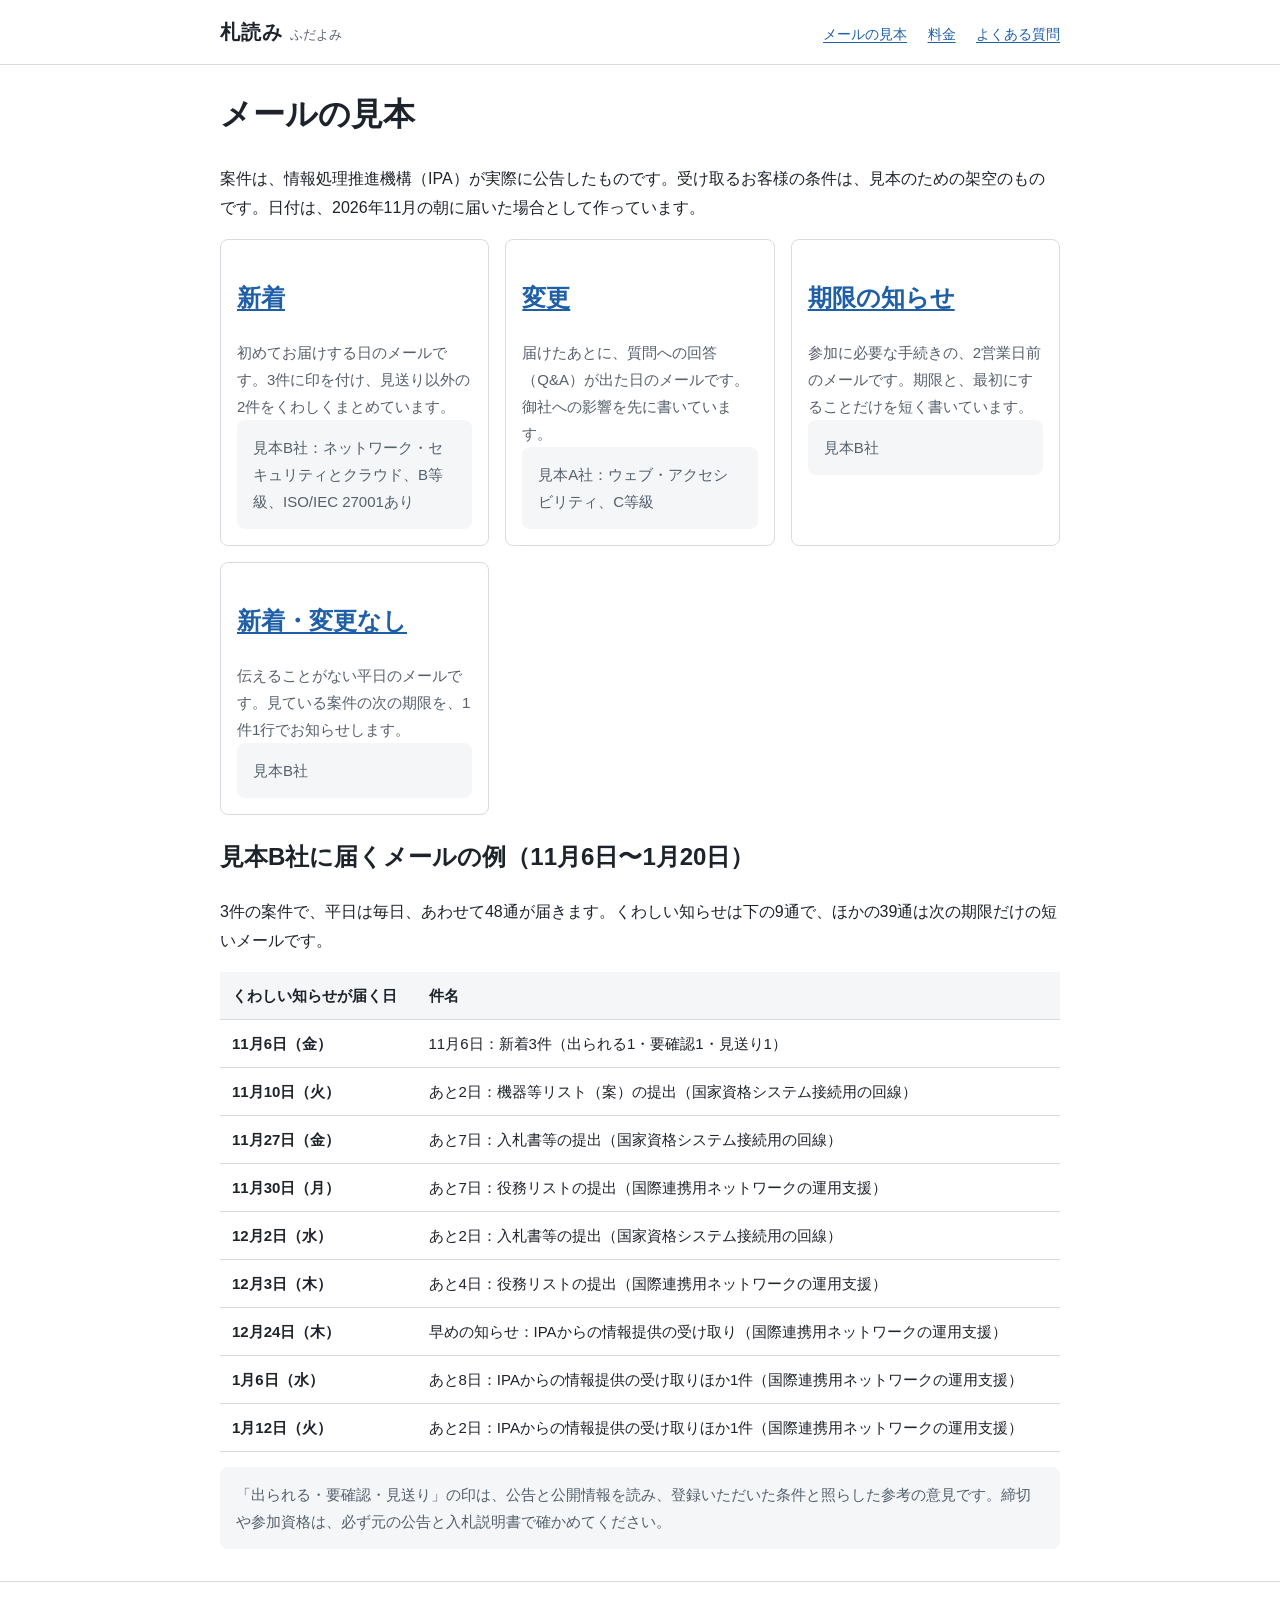
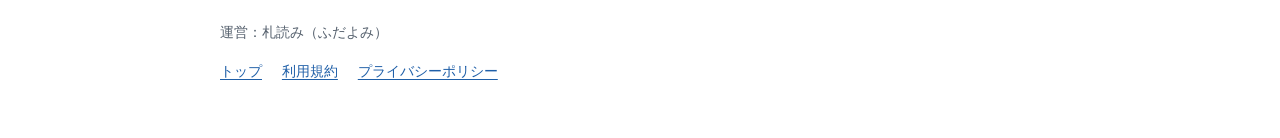
==== samples/index.html @ 035d8d0e "札読みのサイトを公開する（トップ、メールの見本、案件ページ、利用規約、プライバシーポリシー） Co-Authored-By: Claude Opus 5.5 <noreply@anthropic.co" ====
<!doctype html>
<html lang="ja">
<head>
<meta charset="utf-8">
<meta name="viewport" content="width=device-width, initial-scale=1">
<title>メールの見本｜札読み</title>
<meta name="description" content="札読みの有料版で届く、新着・変更・期限の知らせ・新着変更なしのメールの見本です。">
<link rel="stylesheet" href="../style.css">
</head>
<body>
<a class="skip" href="#main">本文へ移動</a>
<header class="site">
  <div class="wrap">
    <a class="brand" href="../">札読み<small>ふだよみ</small></a>
    <nav class="site" aria-label="サイト内">
      <a href="./" aria-current="page">メールの見本</a>
      <a href="../#price">料金</a>
      <a href="../#faq">よくある質問</a>
    </nav>
  </div>
</header>

<main id="main">
  <div class="wrap">
    <h1>メールの見本</h1>
    <p>案件は、情報処理推進機構（IPA）が実際に公告したものです。受け取るお客様の条件は、見本のための架空のものです。日付は、2026年11月の朝に届いた場合として作っています。</p>

    <div class="grid3">
      <div class="card">
        <h2><a href="mail-new.html">新着</a></h2>
        <p>初めてお届けする日のメールです。3件に印を付け、見送り以外の2件をくわしくまとめています。</p>
        <p class="note">見本B社：ネットワーク・セキュリティとクラウド、B等級、ISO/IEC 27001あり</p>
      </div>
      <div class="card">
        <h2><a href="mail-change.html">変更</a></h2>
        <p>届けたあとに、質問への回答（Q&amp;A）が出た日のメールです。御社への影響を先に書いています。</p>
        <p class="note">見本A社：ウェブ・アクセシビリティ、C等級</p>
      </div>
      <div class="card">
        <h2><a href="mail-deadline.html">期限の知らせ</a></h2>
        <p>参加に必要な手続きの、2営業日前のメールです。期限と、最初にすることだけを短く書いています。</p>
        <p class="note">見本B社</p>
      </div>
      <div class="card">
        <h2><a href="mail-quiet.html">新着・変更なし</a></h2>
        <p>伝えることがない平日のメールです。見ている案件の次の期限を、1件1行でお知らせします。</p>
        <p class="note">見本B社</p>
      </div>
    </div>

    <h2>見本B社に届くメールの例（11月6日〜1月20日）</h2>
    <p>3件の案件で、平日は毎日、あわせて48通が届きます。くわしい知らせは下の9通で、ほかの39通は次の期限だけの短いメールです。</p>
    <div class="table-scroll">
      <table>
        <thead><tr><th scope="col">くわしい知らせが届く日</th><th scope="col">件名</th></tr></thead>
        <tbody><tr><th scope="row">11月6日（金）</th><td>11月6日：新着3件（出られる1・要確認1・見送り1）</td></tr><tr><th scope="row">11月10日（火）</th><td>あと2日：機器等リスト（案）の提出（国家資格システム接続用の回線）</td></tr><tr><th scope="row">11月27日（金）</th><td>あと7日：入札書等の提出（国家資格システム接続用の回線）</td></tr><tr><th scope="row">11月30日（月）</th><td>あと7日：役務リストの提出（国際連携用ネットワークの運用支援）</td></tr><tr><th scope="row">12月2日（水）</th><td>あと2日：入札書等の提出（国家資格システム接続用の回線）</td></tr><tr><th scope="row">12月3日（木）</th><td>あと4日：役務リストの提出（国際連携用ネットワークの運用支援）</td></tr><tr><th scope="row">12月24日（木）</th><td>早めの知らせ：IPAからの情報提供の受け取り（国際連携用ネットワークの運用支援）</td></tr><tr><th scope="row">1月6日（水）</th><td>あと8日：IPAからの情報提供の受け取りほか1件（国際連携用ネットワークの運用支援）</td></tr><tr><th scope="row">1月12日（火）</th><td>あと2日：IPAからの情報提供の受け取りほか1件（国際連携用ネットワークの運用支援）</td></tr></tbody>
      </table>
    </div>
    <p class="note">「出られる・要確認・見送り」の印は、公告と公開情報を読み、登録いただいた条件と照らした参考の意見です。締切や参加資格は、必ず元の公告と入札説明書で確かめてください。</p>
  </div>
</main>

<footer class="site">
  <div class="wrap">
    <p>運営：札読み（ふだよみ）</p>
    <p><a href="../">トップ</a> <a href="../terms.html">利用規約</a> <a href="../privacy.html">プライバシーポリシー</a></p>
  </div>
</footer>
</body>
</html>
---- style.css ----
:root {
  --ink: #1d232b;
  --quiet: #55606d;
  --line: #d7dce2;
  --paper: #ffffff;
  --band: #f4f6f8;
  --accent: #1f5fa8;
  --accent-ink: #ffffff;
  --mark: #fff4d6;
}

* { box-sizing: border-box; }

html { -webkit-text-size-adjust: 100%; }

body {
  margin: 0;
  background: var(--paper);
  color: var(--ink);
  font-family: "Hiragino Sans", "Hiragino Kaku Gothic ProN", "Noto Sans JP", "Yu Gothic UI", "Meiryo", sans-serif;
  font-size: 16px;
  line-height: 1.8;
}

a { color: var(--accent); text-underline-offset: 3px; }
a:focus-visible, button:focus-visible { outline: 3px solid var(--accent); outline-offset: 2px; }

.skip {
  position: absolute; left: -9999px; top: 0;
  background: var(--ink); color: #fff; padding: 8px 12px;
}
.skip:focus { left: 8px; top: 8px; }

.wrap { max-width: 880px; margin: 0 auto; padding: 0 20px; }

header.site {
  border-bottom: 1px solid var(--line);
}
header.site .wrap {
  display: flex; align-items: baseline; justify-content: space-between;
  gap: 16px; padding-top: 14px; padding-bottom: 14px; flex-wrap: wrap;
}
.brand { font-weight: 700; font-size: 20px; color: var(--ink); text-decoration: none; letter-spacing: .04em; }
.brand small { font-weight: 400; font-size: 13px; color: var(--quiet); margin-left: 8px; letter-spacing: 0; }
nav.site a { margin-left: 16px; font-size: 14px; }
nav.site a:first-child { margin-left: 0; }

.hero { padding: 48px 0 32px; }
.hero h1 { font-size: 30px; line-height: 1.45; margin: 0 0 16px; letter-spacing: .01em; }
.hero p.lead { font-size: 17px; color: var(--quiet); margin: 0 0 24px; max-width: 46em; }

.actions { display: flex; gap: 12px; flex-wrap: wrap; }
.btn {
  display: inline-block; padding: 12px 20px; border-radius: 8px;
  font-weight: 700; text-decoration: none; font-size: 15px; line-height: 1.4;
  border: 2px solid var(--accent);
}
.btn.primary { background: var(--accent); color: var(--accent-ink); }
.btn.secondary { background: transparent; color: var(--accent); }
.btn[aria-disabled="true"] { border-color: var(--line); color: var(--quiet); background: var(--band); cursor: default; }

section { padding: 32px 0; border-top: 1px solid var(--line); }
section h2 { font-size: 22px; margin: 0 0 16px; }
section h3 { font-size: 17px; margin: 24px 0 8px; }

.grid3 { display: grid; grid-template-columns: repeat(3, 1fr); gap: 16px; }
.card { border: 1px solid var(--line); border-radius: 8px; padding: 16px; }
.card h3 { margin-top: 0; }
.card p { margin: 0; color: var(--quiet); font-size: 15px; }

table { width: 100%; border-collapse: collapse; font-size: 15px; }
th, td { text-align: left; vertical-align: top; padding: 10px 12px; border-bottom: 1px solid var(--line); }
thead th { background: var(--band); font-weight: 700; }
tbody th { font-weight: 700; white-space: nowrap; }
.table-scroll { overflow-x: auto; }

.note { background: var(--band); border-radius: 8px; padding: 14px 16px; font-size: 15px; color: var(--quiet); }
.verdict { background: var(--mark); border-radius: 8px; padding: 16px; margin: 0 0 8px; }
.verdict strong { display: block; font-size: 17px; margin-bottom: 4px; }

ol, ul { padding-left: 1.4em; }
li { margin: 4px 0; }

footer.site { border-top: 1px solid var(--line); margin-top: 32px; padding: 24px 0 40px; font-size: 14px; color: var(--quiet); }
footer.site a { margin-right: 16px; }

.meta { font-size: 14px; color: var(--quiet); margin: 0 0 16px; }

@media (max-width: 720px) {
  .hero h1 { font-size: 24px; }
  .grid3 { grid-template-columns: 1fr; }
  nav.site a { margin-left: 12px; }
  tbody th { white-space: normal; min-width: 6.5em; }
  th, td { padding: 10px 8px; }
}

.small { font-size: 13px; color: var(--quiet); }
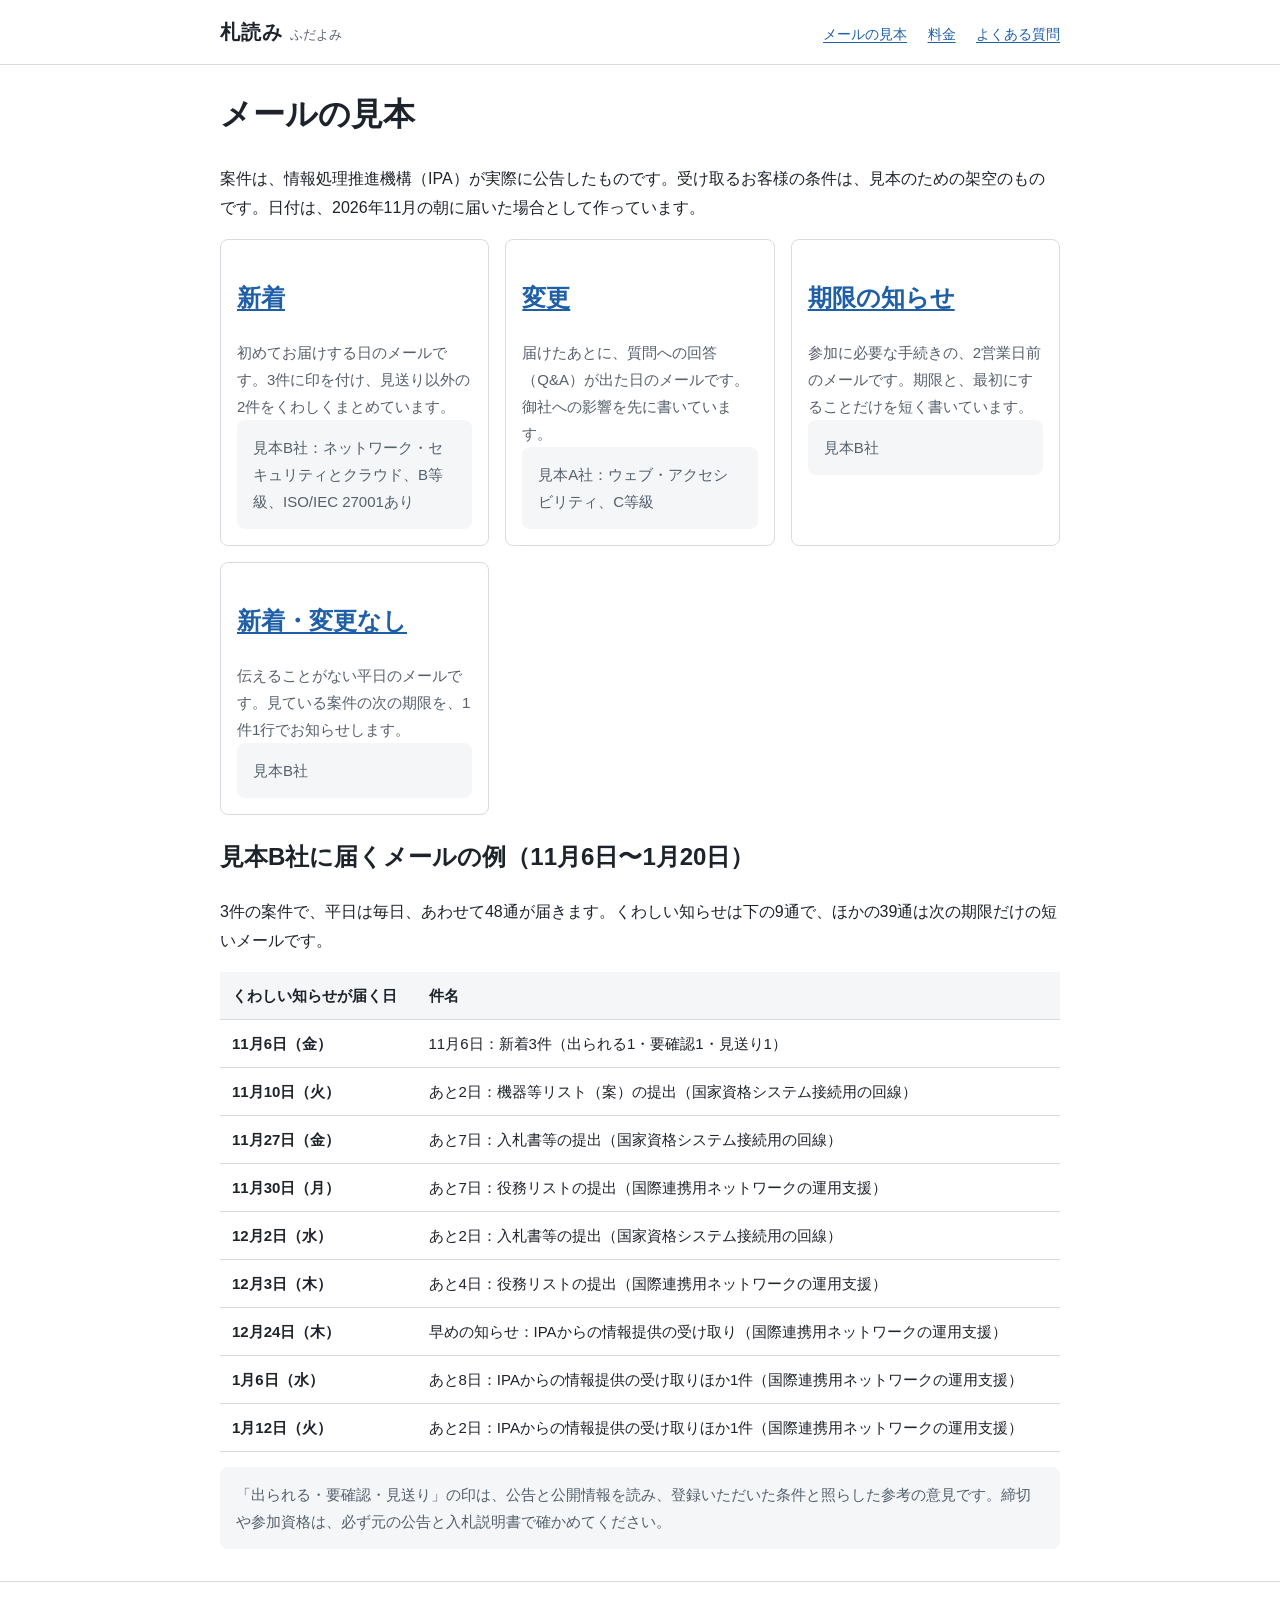
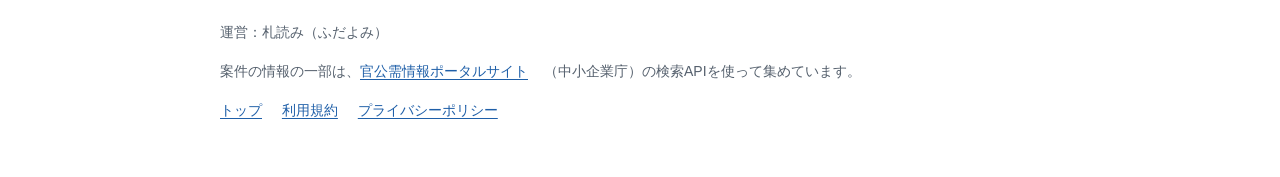
==== commit ef35d17f: "官公需情報ポータルサイトの検索APIを使う旨とリンクを、各ページの末尾に入れる Co-Authored-By: Claude Opus 5.5 <noreply@anthropic.com> Clau" ====
--- a/samples/index.html
+++ b/samples/index.html
@@ -63,6 +63,7 @@
 <footer class="site">
   <div class="wrap">
     <p>運営：札読み（ふだよみ）</p>
+    <p>案件の情報の一部は、<a href="https://www.kkj.go.jp/s/">官公需情報ポータルサイト</a>（中小企業庁）の検索APIを使って集めています。</p>
     <p><a href="../">トップ</a> <a href="../terms.html">利用規約</a> <a href="../privacy.html">プライバシーポリシー</a></p>
   </div>
 </footer>
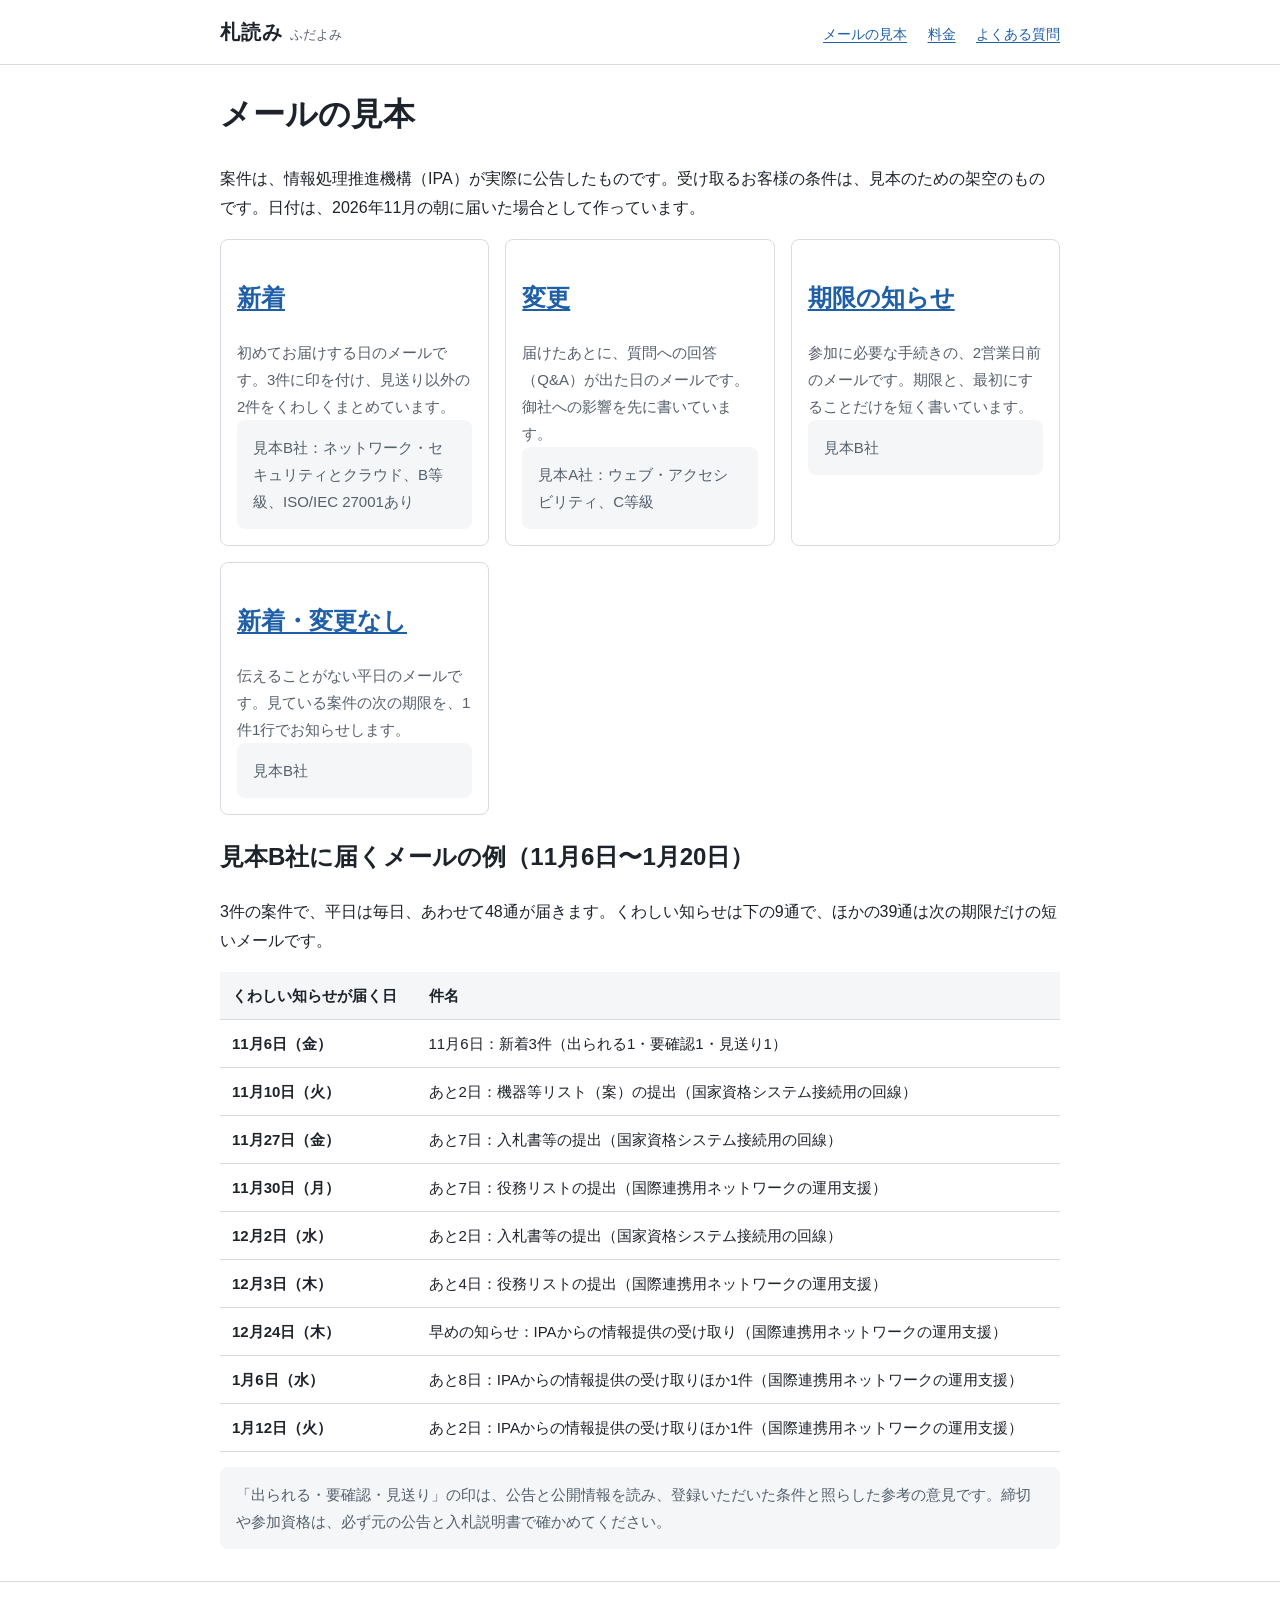
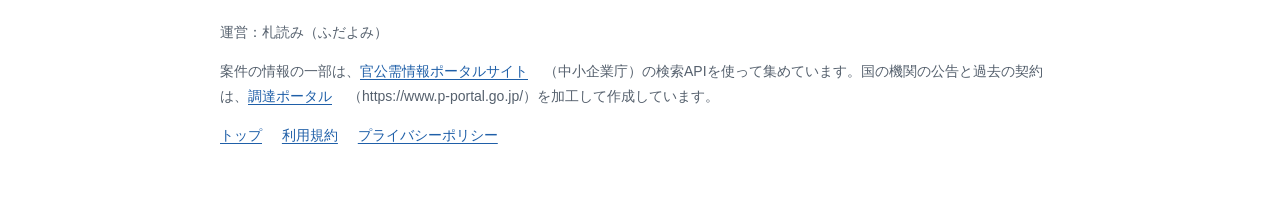
==== commit 93b43593: "調達ポータルの出典を足し、よくある質問を今の中身（物品のIT・間違いの防ぎ方）に合わせる Co-Authored-By: Claude Opus 5.5 <noreply@anthropic.com>" ====
--- a/samples/index.html
+++ b/samples/index.html
@@ -63,7 +63,7 @@
 <footer class="site">
   <div class="wrap">
     <p>運営：札読み（ふだよみ）</p>
-    <p>案件の情報の一部は、<a href="https://www.kkj.go.jp/s/">官公需情報ポータルサイト</a>（中小企業庁）の検索APIを使って集めています。</p>
+    <p>案件の情報の一部は、<a href="https://www.kkj.go.jp/s/">官公需情報ポータルサイト</a>（中小企業庁）の検索APIを使って集めています。国の機関の公告と過去の契約は、<a href="https://www.p-portal.go.jp/">調達ポータル</a>（https://www.p-portal.go.jp/）を加工して作成しています。</p>
     <p><a href="../">トップ</a> <a href="../terms.html">利用規約</a> <a href="../privacy.html">プライバシーポリシー</a></p>
   </div>
 </footer>
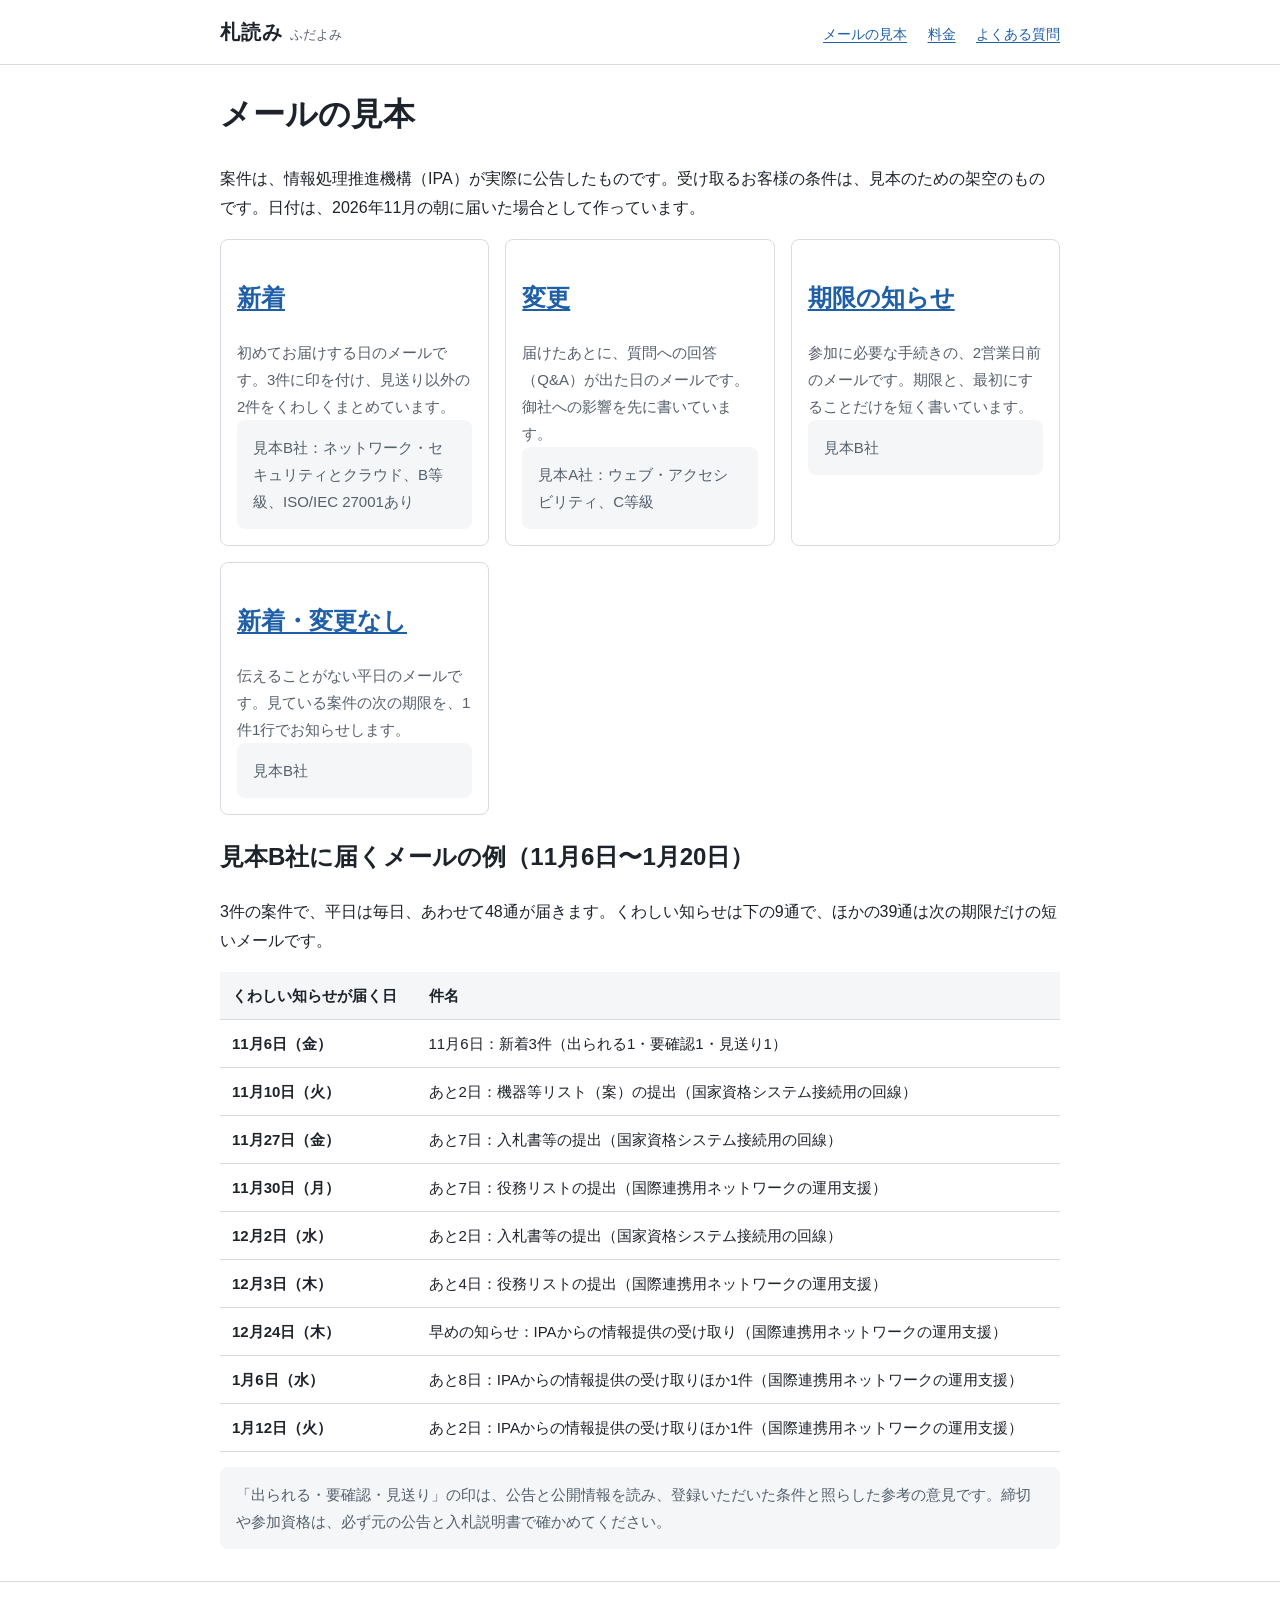
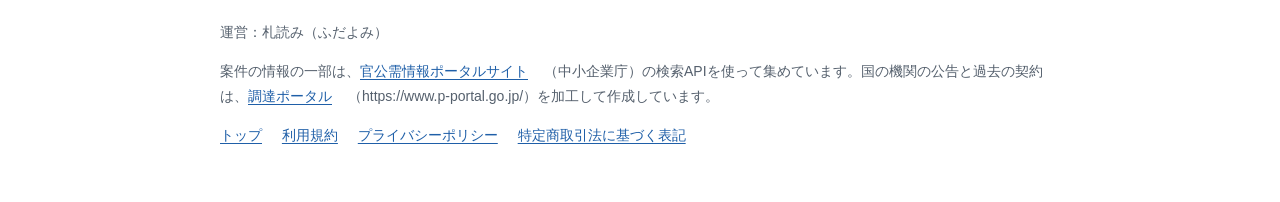
==== commit d2993200: "公開の準備：特定商取引法に基づく表記、利用規約の料金・試用・解約、申し込みのボタン（フォームのURLとLAUNCH_DATEは公開のときに入れる） Co-Authored-By: Claude Opu" ====
--- a/samples/index.html
+++ b/samples/index.html
@@ -64,7 +64,7 @@
   <div class="wrap">
     <p>運営：札読み（ふだよみ）</p>
     <p>案件の情報の一部は、<a href="https://www.kkj.go.jp/s/">官公需情報ポータルサイト</a>（中小企業庁）の検索APIを使って集めています。国の機関の公告と過去の契約は、<a href="https://www.p-portal.go.jp/">調達ポータル</a>（https://www.p-portal.go.jp/）を加工して作成しています。</p>
-    <p><a href="../">トップ</a> <a href="../terms.html">利用規約</a> <a href="../privacy.html">プライバシーポリシー</a></p>
+    <p><a href="../">トップ</a> <a href="../terms.html">利用規約</a> <a href="../privacy.html">プライバシーポリシー</a> <a href="../tokushoho.html">特定商取引法に基づく表記</a></p>
   </div>
 </footer>
 </body>
--- a/style.css
+++ b/style.css
@@ -95,3 +95,5 @@
 }
 
 .small { font-size: 13px; color: var(--quiet); }
+
+.cta-row { display: flex; flex-wrap: wrap; gap: 10px; margin: 16px 0 8px; }
